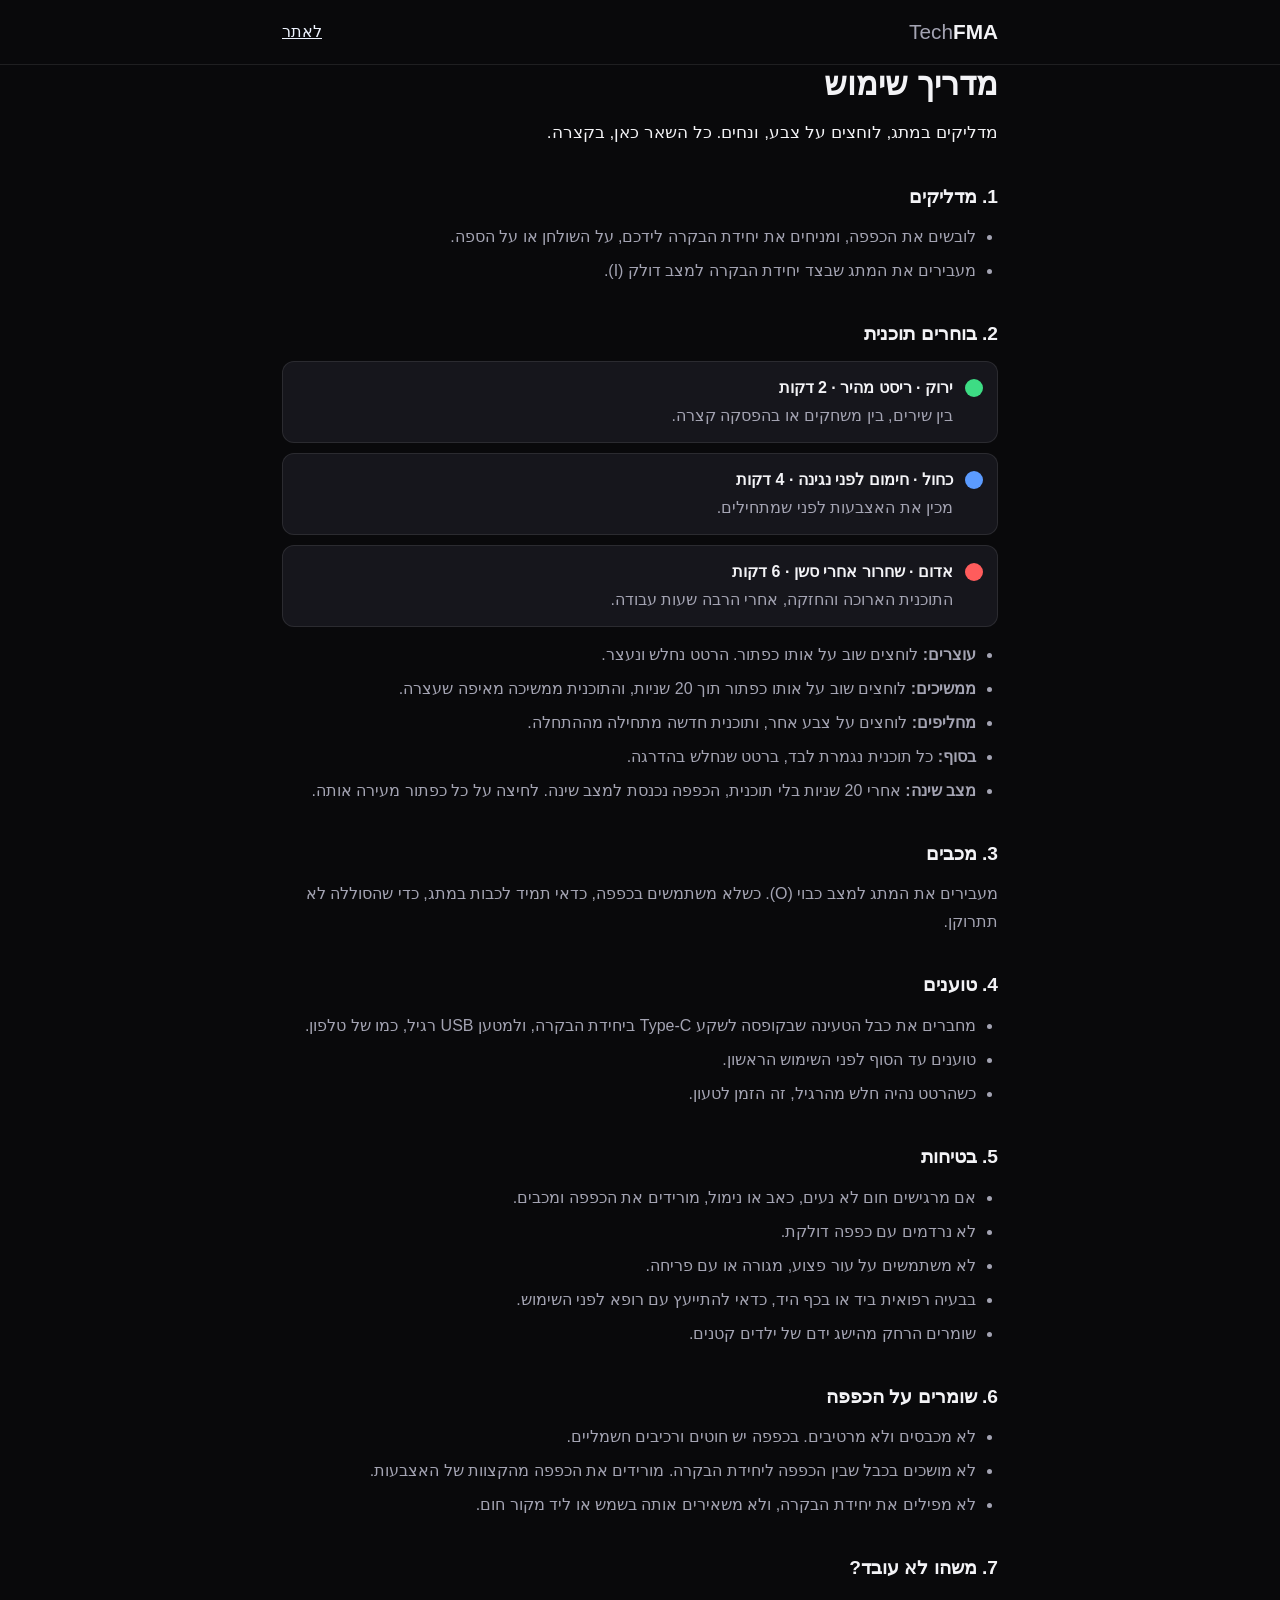
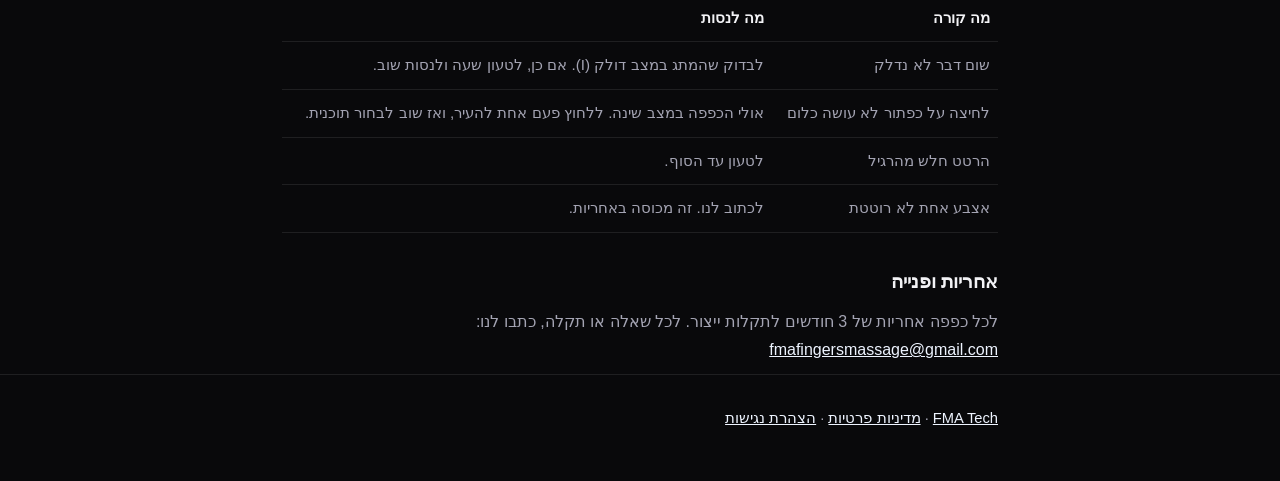
==== guide.html @ 5a042d7d "Drop 02: left/right/pair and S/M/L ordering, control unit beside the hand, guide page - Order form: " ====
<!DOCTYPE html>
<html lang="he" dir="rtl">
<head>
<meta charset="UTF-8">
<meta name="viewport" content="width=device-width, initial-scale=1.0">
<title>מדריך שימוש · FMA Nexus-1</title>
<meta name="description" content="מדריך השימוש של כפפת FMA Nexus-1: הדלקה, שלוש התוכניות, טעינה, שמירה על הכפפה ומה עושים כשמשהו לא עובד.">
<link rel="canonical" href="https://amitshabatgoltz-create.github.io/-fma-nexus1/guide.html">
<link rel="icon" href="assets/favicon.svg" type="image/svg+xml">
<link rel="stylesheet" href="assets/page.css">
<style>
  .progs{display:grid; gap:10px; margin:8px 0 14px;}
  .prog{display:flex; gap:12px; align-items:flex-start; border:1px solid var(--line); border-radius:12px; padding:12px 14px; background:var(--card);}
  .prog i{flex:0 0 18px; height:18px; border-radius:50%; margin-top:5px;}
  .prog b{color:var(--text); display:block;}
  .prog p{margin:0;}
</style>
</head>
<body>
<a class="skip-link" href="#main">דלגו לתוכן הראשי</a>
<header>
  <nav class="wrap" aria-label="ניווט">
    <a class="logo" href="./">FMA <span>Tech</span></a>
    <a href="./">לאתר</a>
  </nav>
</header>
<main id="main" class="wrap">
  <h1>מדריך שימוש</h1>
  <p class="lead">מדליקים במתג, לוחצים על צבע, ונחים. כל השאר כאן, בקצרה.</p>

  <h2>1. מדליקים</h2>
  <ul>
    <li>לובשים את הכפפה, ומניחים את יחידת הבקרה לידכם, על השולחן או על הספה.</li>
    <li>מעבירים את המתג שבצד יחידת הבקרה למצב דולק (I).</li>
  </ul>

  <h2>2. בוחרים תוכנית</h2>
  <div class="progs">
    <div class="prog"><i style="background:#3DDC84" aria-hidden="true"></i><div><b>ירוק · ריסט מהיר · 2 דקות</b><p>בין שירים, בין משחקים או בהפסקה קצרה.</p></div></div>
    <div class="prog"><i style="background:#5B9BFF" aria-hidden="true"></i><div><b>כחול · חימום לפני נגינה · 4 דקות</b><p>מכין את האצבעות לפני שמתחילים.</p></div></div>
    <div class="prog"><i style="background:#FF5C5C" aria-hidden="true"></i><div><b>אדום · שחרור אחרי סשן · 6 דקות</b><p>התוכנית הארוכה והחזקה, אחרי הרבה שעות עבודה.</p></div></div>
  </div>
  <ul>
    <li><b>עוצרים:</b> לוחצים שוב על אותו כפתור. הרטט נחלש ונעצר.</li>
    <li><b>ממשיכים:</b> לוחצים שוב על אותו כפתור תוך 20 שניות, והתוכנית ממשיכה מאיפה שעצרה.</li>
    <li><b>מחליפים:</b> לוחצים על צבע אחר, ותוכנית חדשה מתחילה מההתחלה.</li>
    <li><b>בסוף:</b> כל תוכנית נגמרת לבד, ברטט שנחלש בהדרגה.</li>
    <li><b>מצב שינה:</b> אחרי 20 שניות בלי תוכנית, הכפפה נכנסת למצב שינה. לחיצה על כל כפתור מעירה אותה.</li>
  </ul>

  <h2>3. מכבים</h2>
  <p>מעבירים את המתג למצב כבוי (O). כשלא משתמשים בכפפה, כדאי תמיד לכבות במתג, כדי שהסוללה לא תתרוקן.</p>

  <h2>4. טוענים</h2>
  <ul>
    <li>מחברים את כבל הטעינה שבקופסה לשקע Type-C ביחידת הבקרה, ולמטען USB רגיל, כמו של טלפון.</li>
    <li>טוענים עד הסוף לפני השימוש הראשון.</li>
    <li>כשהרטט נהיה חלש מהרגיל, זה הזמן לטעון.</li>
  </ul>

  <h2>5. בטיחות</h2>
  <ul>
    <li>אם מרגישים חום לא נעים, כאב או נימול, מורידים את הכפפה ומכבים.</li>
    <li>לא נרדמים עם כפפה דולקת.</li>
    <li>לא משתמשים על עור פצוע, מגורה או עם פריחה.</li>
    <li>בבעיה רפואית ביד או בכף היד, כדאי להתייעץ עם רופא לפני השימוש.</li>
    <li>שומרים הרחק מהישג ידם של ילדים קטנים.</li>
  </ul>

  <h2>6. שומרים על הכפפה</h2>
  <ul>
    <li>לא מכבסים ולא מרטיבים. בכפפה יש חוטים ורכיבים חשמליים.</li>
    <li>לא מושכים בכבל שבין הכפפה ליחידת הבקרה. מורידים את הכפפה מהקצוות של האצבעות.</li>
    <li>לא מפילים את יחידת הבקרה, ולא משאירים אותה בשמש או ליד מקור חום.</li>
  </ul>

  <h2>7. משהו לא עובד?</h2>
  <table>
    <thead><tr><th>מה קורה</th><th>מה לנסות</th></tr></thead>
    <tbody>
      <tr><td>שום דבר לא נדלק</td><td>לבדוק שהמתג במצב דולק (I). אם כן, לטעון שעה ולנסות שוב.</td></tr>
      <tr><td>לחיצה על כפתור לא עושה כלום</td><td>אולי הכפפה במצב שינה. ללחוץ פעם אחת להעיר, ואז שוב לבחור תוכנית.</td></tr>
      <tr><td>הרטט חלש מהרגיל</td><td>לטעון עד הסוף.</td></tr>
      <tr><td>אצבע אחת לא רוטטת</td><td>לכתוב לנו. זה מכוסה באחריות.</td></tr>
    </tbody>
  </table>

  <h2>אחריות ופנייה</h2>
  <p>לכל כפפה אחריות של 3 חודשים לתקלות ייצור. לכל שאלה או תקלה, כתבו לנו: <a href="mailto:fmafingersmassage@gmail.com">fmafingersmassage@gmail.com</a></p>
</main>
<footer>
  <div class="wrap">
    <a href="./">FMA Tech</a> · <a href="privacy.html">מדיניות פרטיות</a> · <a href="accessibility.html">הצהרת נגישות</a>
  </div>
</footer>
</body>
</html>
---- assets/page.css ----
:root{--bg:#09090B; --card:#16161C; --line:rgba(255,255,255,0.09); --text:#F3F3F6; --muted:#A4A4B3; --led:#EEF4FF; --blue:#5B9BFF;}
*{box-sizing:border-box; margin:0; padding:0;}
html{color-scheme:dark;}
body{background:var(--bg); color:var(--text); font-family:'Heebo','Rubik',Arial,sans-serif; font-size:16px; line-height:1.75;}
a{color:var(--led);}
a:focus-visible, button:focus-visible{outline:2px solid var(--blue); outline-offset:3px;}
.wrap{max-width:760px; margin:0 auto; padding:0 22px;}
.skip-link{position:absolute; top:-100px; right:16px; background:var(--led); color:var(--bg); padding:10px 16px; border-radius:10px; font-weight:700; text-decoration:none;}
.skip-link:focus{top:12px;}
header{border-bottom:1px solid var(--line);}
header nav{display:flex; justify-content:space-between; align-items:center; min-height:64px; gap:16px;}
header nav a{min-height:44px; display:inline-flex; align-items:center;}
.logo{font-weight:800; font-size:1.3rem; color:var(--text); text-decoration:none;}
.logo span{color:var(--muted); font-weight:500;}
main{padding-top:44px; padding-bottom:64px;}
main:focus{outline:none;}
h1{font-size:2rem; line-height:1.2; margin-bottom:14px;}
h2{font-size:1.2rem; margin:32px 0 10px;}
h3{font-size:1.05rem; margin:20px 0 8px;}
p, li{color:var(--muted);}
p{margin-bottom:10px;}
.lead{font-size:1.08rem; color:var(--text);}
ul{padding-inline-start:22px; display:grid; gap:6px; margin-bottom:10px;}
table{width:100%; border-collapse:collapse; margin:8px 0 14px; font-size:0.95rem;}
th, td{border-bottom:1px solid var(--line); padding:10px 8px; text-align:right; vertical-align:top;}
th{color:var(--text);}
td{color:var(--muted);}
.meta{margin-top:32px; font-size:0.9rem;}
footer{border-top:1px solid var(--line); padding:22px 0 40px; color:var(--muted); font-size:0.92rem;}
footer a{display:inline-flex; min-height:44px; align-items:center;}
@media (max-width:560px){ table, thead, tbody, tr, th, td{display:block;} thead{position:absolute; clip-path:inset(50%);} td{border:none; padding:4px 0;} tr{border-bottom:1px solid var(--line); padding:10px 0;} td:first-child{color:var(--text); font-weight:600;} }
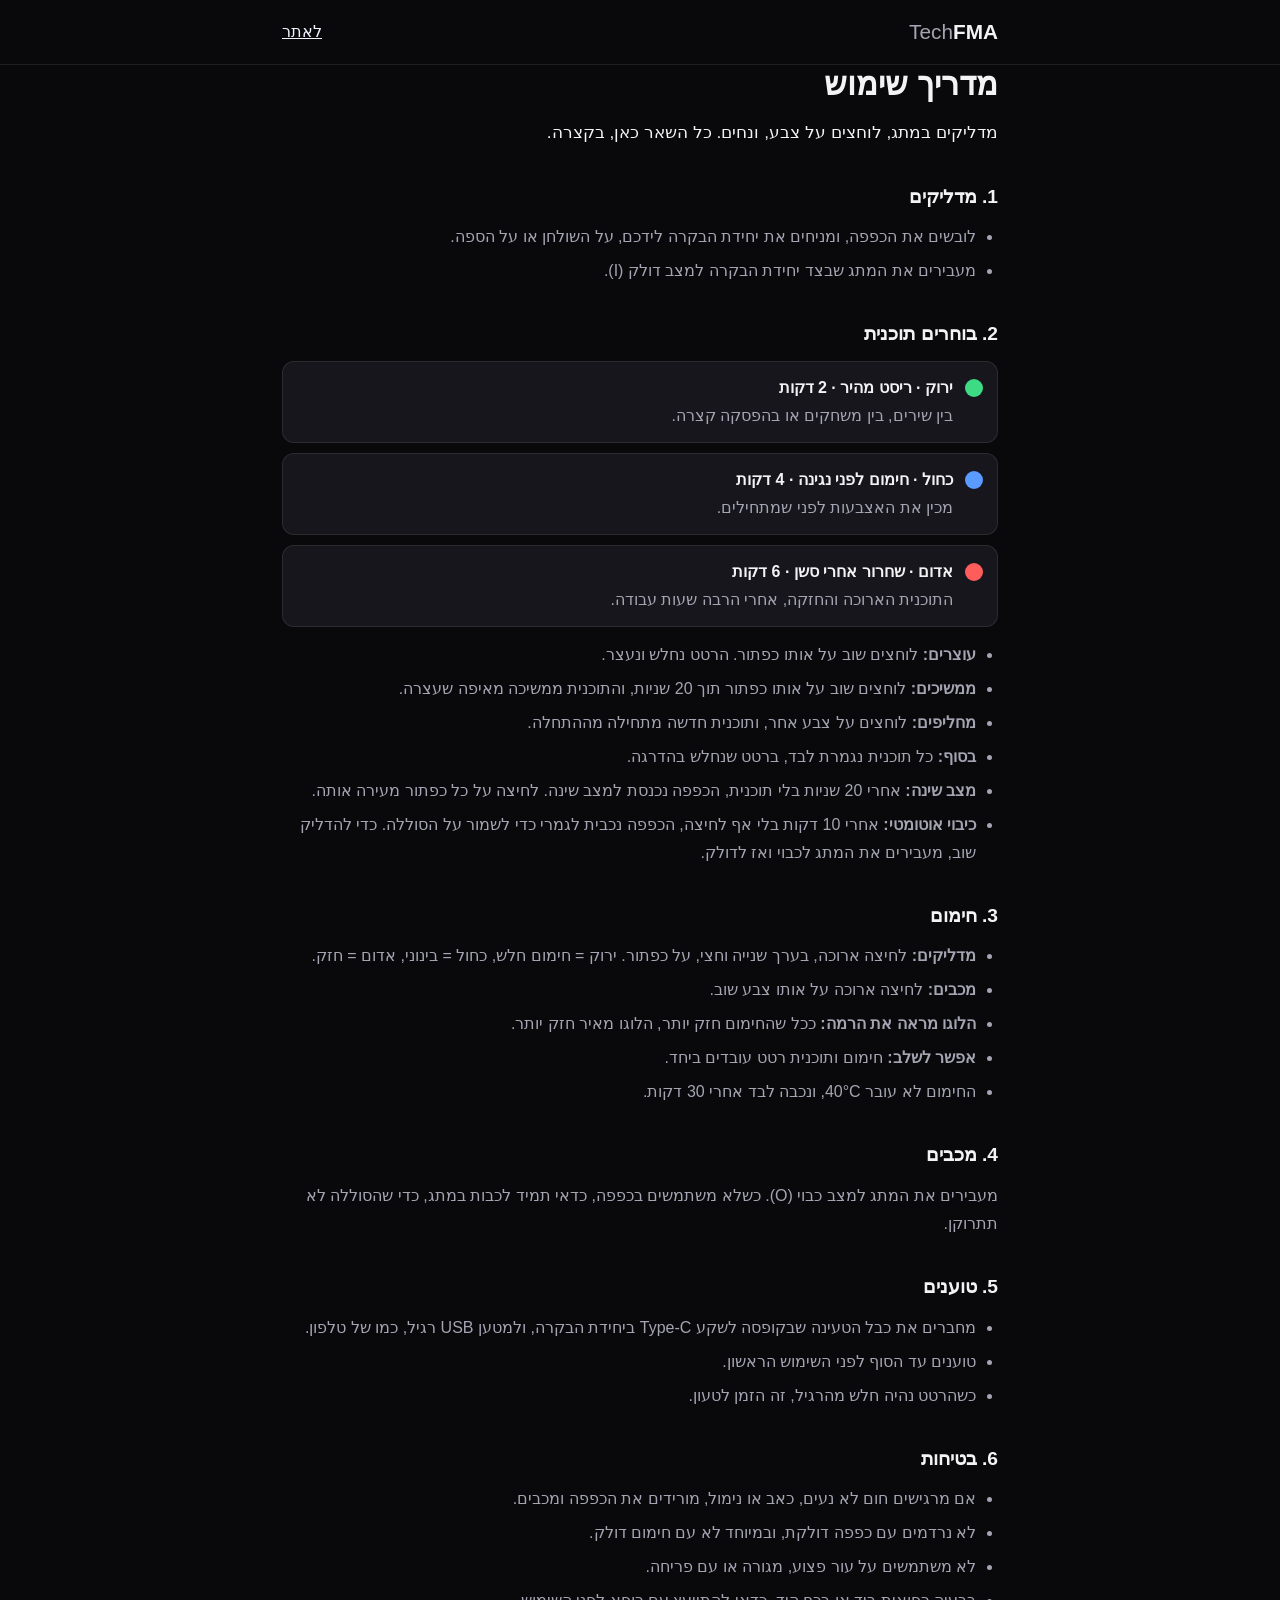
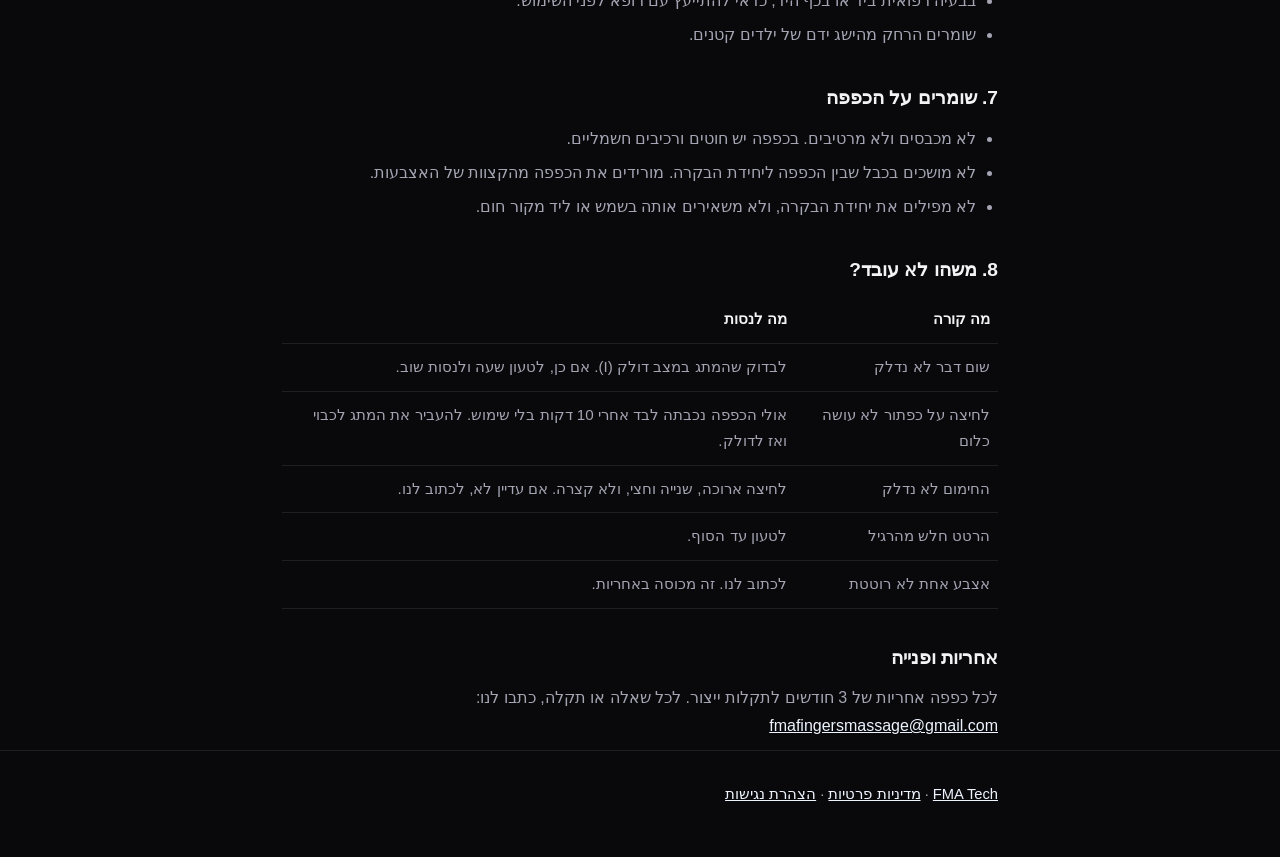
==== commit 075a9f15: "Firmware: keep the boost module awake with short heater pulses, full auto-off after 10 idle minutes;" ====
--- a/guide.html
+++ b/guide.html
@@ -46,40 +46,51 @@
     <li><b>מחליפים:</b> לוחצים על צבע אחר, ותוכנית חדשה מתחילה מההתחלה.</li>
     <li><b>בסוף:</b> כל תוכנית נגמרת לבד, ברטט שנחלש בהדרגה.</li>
     <li><b>מצב שינה:</b> אחרי 20 שניות בלי תוכנית, הכפפה נכנסת למצב שינה. לחיצה על כל כפתור מעירה אותה.</li>
+    <li><b>כיבוי אוטומטי:</b> אחרי 10 דקות בלי אף לחיצה, הכפפה נכבית לגמרי כדי לשמור על הסוללה. כדי להדליק שוב, מעבירים את המתג לכבוי ואז לדולק.</li>
   </ul>
 
-  <h2>3. מכבים</h2>
+  <h2>3. חימום</h2>
+  <ul>
+    <li><b>מדליקים:</b> לחיצה ארוכה, בערך שנייה וחצי, על כפתור. ירוק = חימום חלש, כחול = בינוני, אדום = חזק.</li>
+    <li><b>מכבים:</b> לחיצה ארוכה על אותו צבע שוב.</li>
+    <li><b>הלוגו מראה את הרמה:</b> ככל שהחימום חזק יותר, הלוגו מאיר חזק יותר.</li>
+    <li><b>אפשר לשלב:</b> חימום ותוכנית רטט עובדים ביחד.</li>
+    <li>החימום לא עובר 40°C, ונכבה לבד אחרי 30 דקות.</li>
+  </ul>
+
+  <h2>4. מכבים</h2>
   <p>מעבירים את המתג למצב כבוי (O). כשלא משתמשים בכפפה, כדאי תמיד לכבות במתג, כדי שהסוללה לא תתרוקן.</p>
 
-  <h2>4. טוענים</h2>
+  <h2>5. טוענים</h2>
   <ul>
     <li>מחברים את כבל הטעינה שבקופסה לשקע Type-C ביחידת הבקרה, ולמטען USB רגיל, כמו של טלפון.</li>
     <li>טוענים עד הסוף לפני השימוש הראשון.</li>
     <li>כשהרטט נהיה חלש מהרגיל, זה הזמן לטעון.</li>
   </ul>
 
-  <h2>5. בטיחות</h2>
+  <h2>6. בטיחות</h2>
   <ul>
     <li>אם מרגישים חום לא נעים, כאב או נימול, מורידים את הכפפה ומכבים.</li>
-    <li>לא נרדמים עם כפפה דולקת.</li>
+    <li>לא נרדמים עם כפפה דולקת, ובמיוחד לא עם חימום דולק.</li>
     <li>לא משתמשים על עור פצוע, מגורה או עם פריחה.</li>
     <li>בבעיה רפואית ביד או בכף היד, כדאי להתייעץ עם רופא לפני השימוש.</li>
     <li>שומרים הרחק מהישג ידם של ילדים קטנים.</li>
   </ul>
 
-  <h2>6. שומרים על הכפפה</h2>
+  <h2>7. שומרים על הכפפה</h2>
   <ul>
     <li>לא מכבסים ולא מרטיבים. בכפפה יש חוטים ורכיבים חשמליים.</li>
     <li>לא מושכים בכבל שבין הכפפה ליחידת הבקרה. מורידים את הכפפה מהקצוות של האצבעות.</li>
     <li>לא מפילים את יחידת הבקרה, ולא משאירים אותה בשמש או ליד מקור חום.</li>
   </ul>
 
-  <h2>7. משהו לא עובד?</h2>
+  <h2>8. משהו לא עובד?</h2>
   <table>
     <thead><tr><th>מה קורה</th><th>מה לנסות</th></tr></thead>
     <tbody>
       <tr><td>שום דבר לא נדלק</td><td>לבדוק שהמתג במצב דולק (I). אם כן, לטעון שעה ולנסות שוב.</td></tr>
-      <tr><td>לחיצה על כפתור לא עושה כלום</td><td>אולי הכפפה במצב שינה. ללחוץ פעם אחת להעיר, ואז שוב לבחור תוכנית.</td></tr>
+      <tr><td>לחיצה על כפתור לא עושה כלום</td><td>אולי הכפפה נכבתה לבד אחרי 10 דקות בלי שימוש. להעביר את המתג לכבוי ואז לדולק.</td></tr>
+      <tr><td>החימום לא נדלק</td><td>לחיצה ארוכה, שנייה וחצי, ולא קצרה. אם עדיין לא, לכתוב לנו.</td></tr>
       <tr><td>הרטט חלש מהרגיל</td><td>לטעון עד הסוף.</td></tr>
       <tr><td>אצבע אחת לא רוטטת</td><td>לכתוב לנו. זה מכוסה באחריות.</td></tr>
     </tbody>
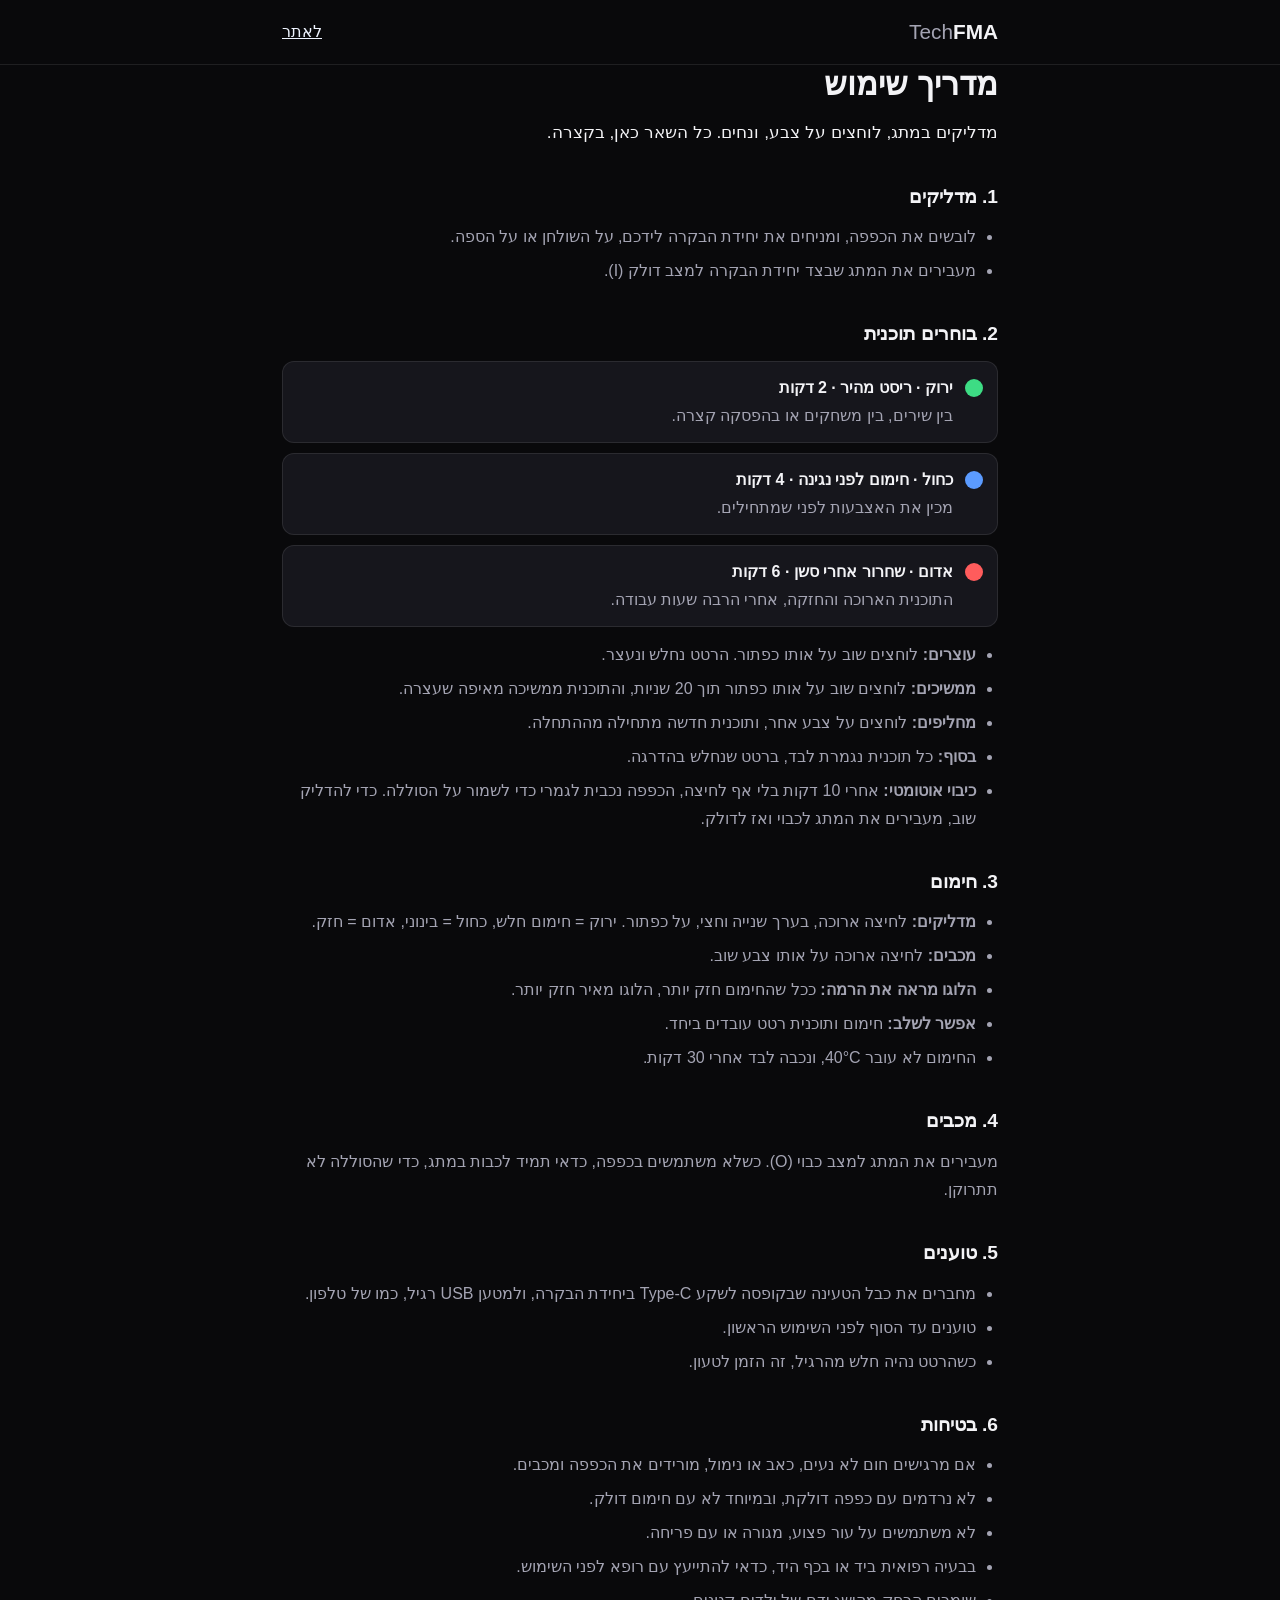
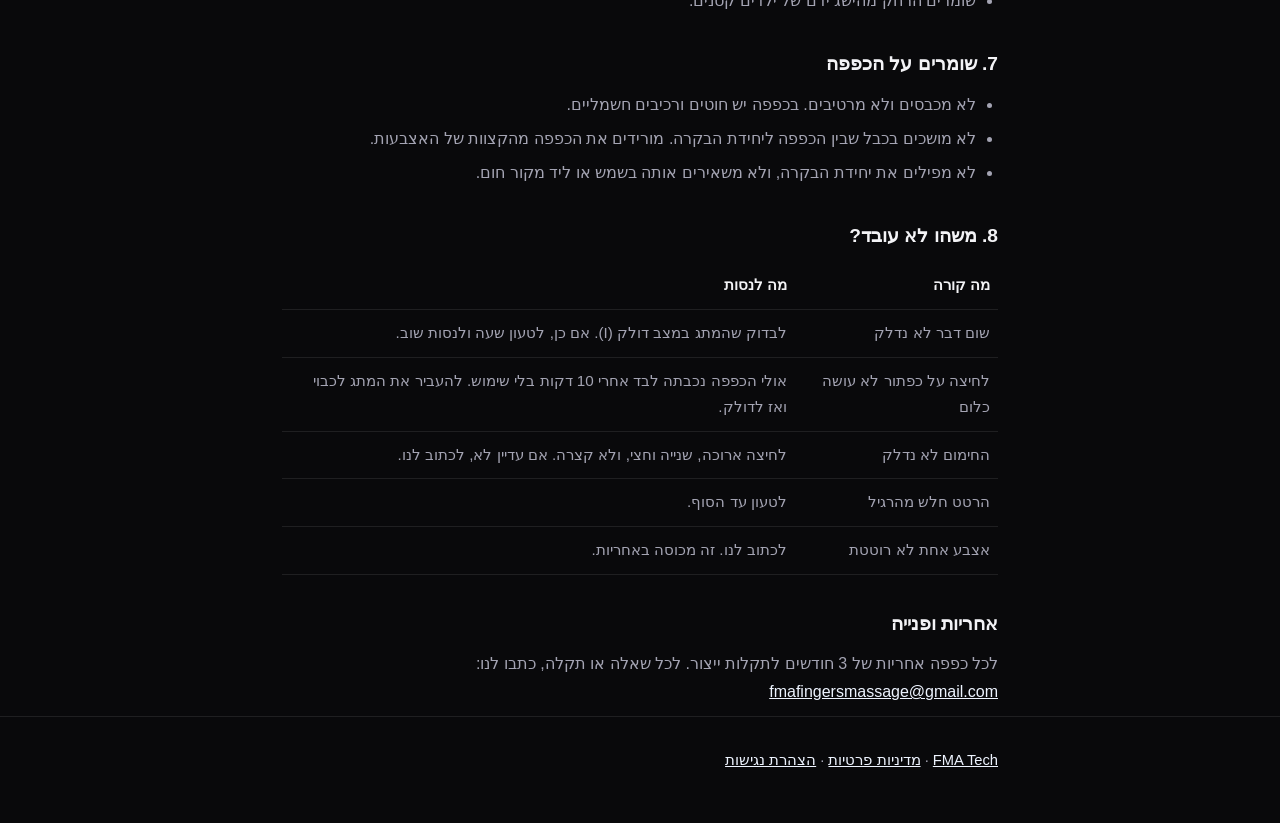
==== commit ec591cc1: "Firmware: drop deep sleep (keep-alive pulses failed while asleep); 20 s resume window; guide updated" ====
--- a/guide.html
+++ b/guide.html
@@ -45,7 +45,6 @@
     <li><b>ממשיכים:</b> לוחצים שוב על אותו כפתור תוך 20 שניות, והתוכנית ממשיכה מאיפה שעצרה.</li>
     <li><b>מחליפים:</b> לוחצים על צבע אחר, ותוכנית חדשה מתחילה מההתחלה.</li>
     <li><b>בסוף:</b> כל תוכנית נגמרת לבד, ברטט שנחלש בהדרגה.</li>
-    <li><b>מצב שינה:</b> אחרי 20 שניות בלי תוכנית, הכפפה נכנסת למצב שינה. לחיצה על כל כפתור מעירה אותה.</li>
     <li><b>כיבוי אוטומטי:</b> אחרי 10 דקות בלי אף לחיצה, הכפפה נכבית לגמרי כדי לשמור על הסוללה. כדי להדליק שוב, מעבירים את המתג לכבוי ואז לדולק.</li>
   </ul>
 
